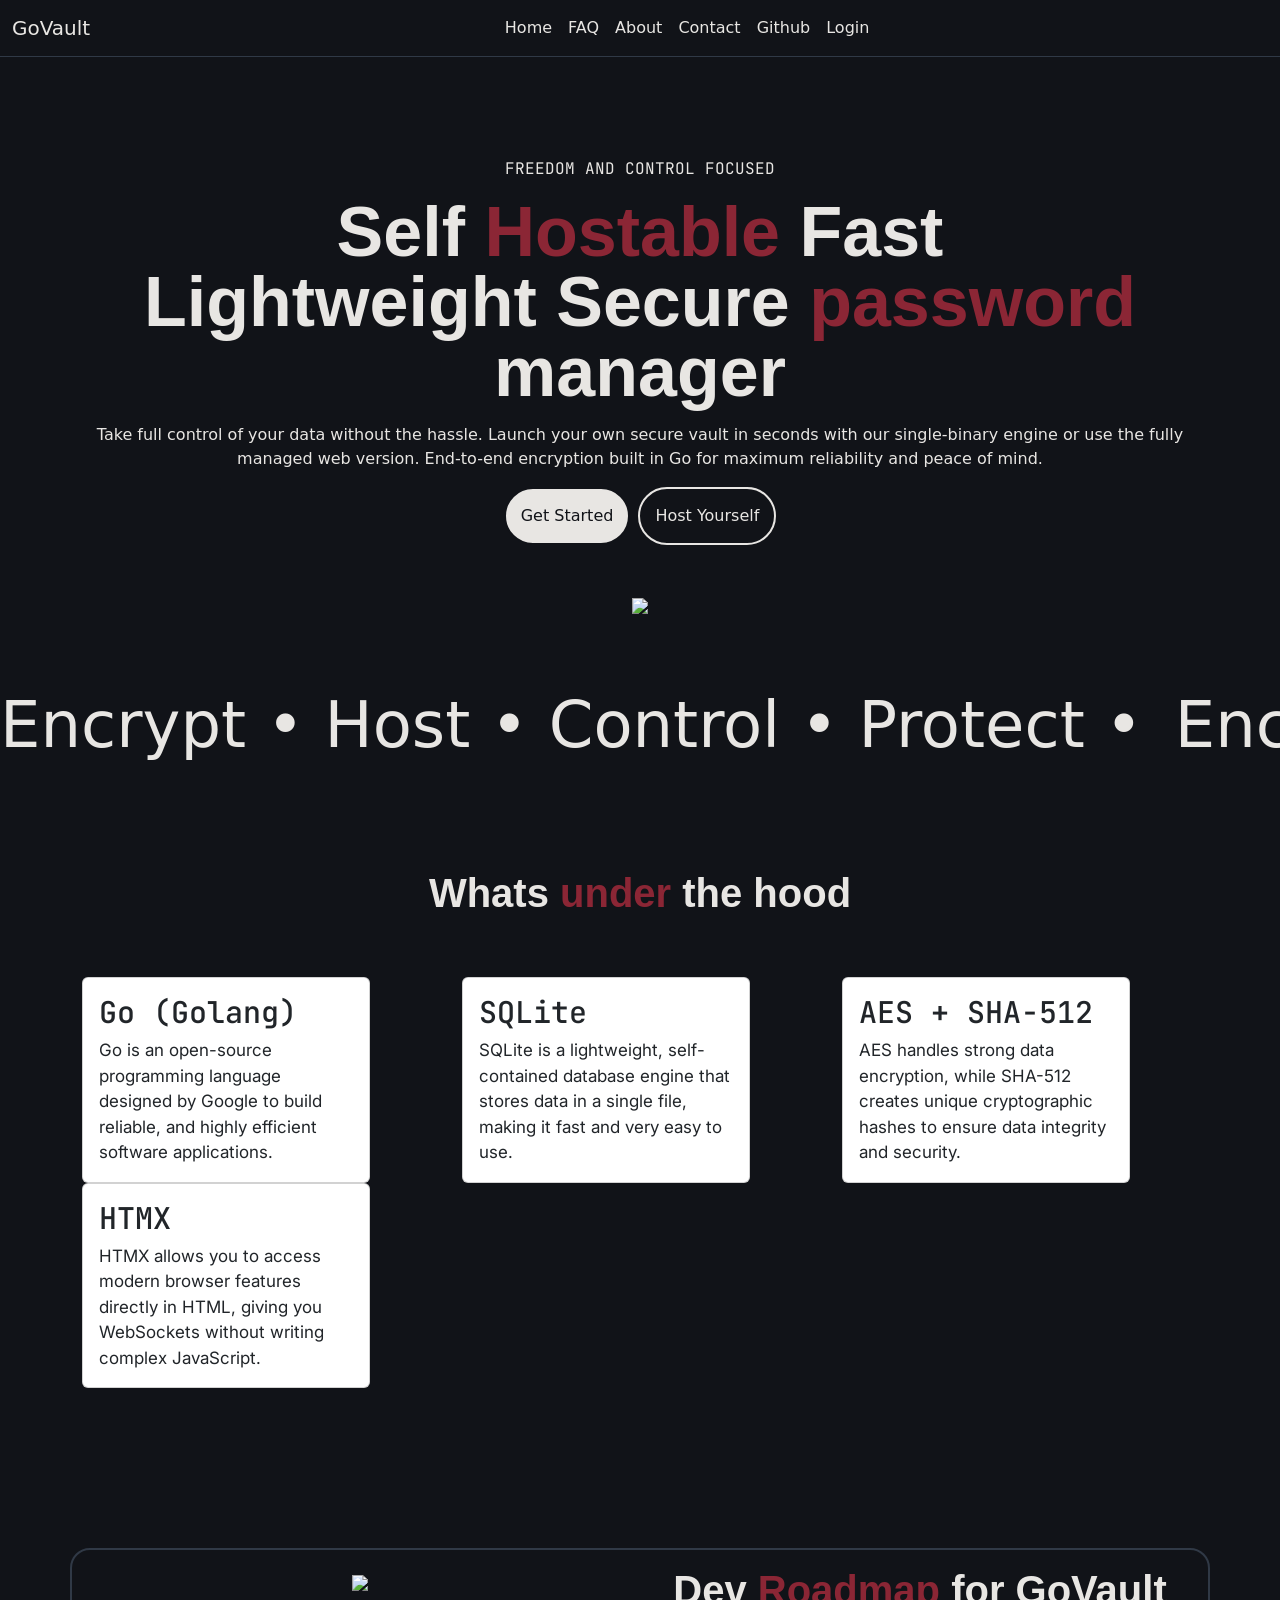
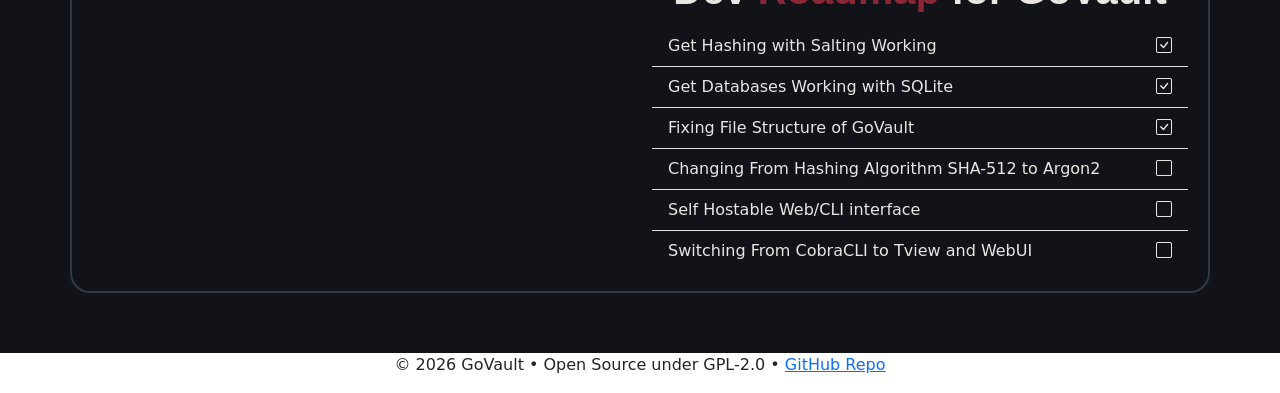
==== internal/api/web/templates/index.html @ 4a59daad "added index" ====
<!DOCTYPE html>
<html lang="en">
<head>
    <meta charset="UTF-8">
    <meta name="viewport" content="width=device-width, initial-scale=1.0">
    <title>GoVault</title>
    <link href="https://cdn.jsdelivr.net/npm/bootstrap@5.3.8/dist/css/bootstrap.min.css" rel="stylesheet" integrity="sha384-sRIl4kxILFvY47J16cr9ZwB07vP4J8+LH7qKQnuqkuIAvNWLzeN8tE5YBujZqJLB" crossorigin="anonymous">
    <link href="https://cdn.jsdelivr.net/npm/bootstrap-icons/font/bootstrap-icons.css" rel="stylesheet">
</head>

<body>
<style>
  @import url('https://fonts.googleapis.com/css2?family=Google+Sans:ital,opsz,wght@0,17..18,400..700;1,17..18,400..700&family=Inter:ital,opsz,wght@0,14..32,100..900;1,14..32,100..900&family=JetBrains+Mono:ital,wght@0,100..800;1,100..800&display=swap');
:root {
    --secondary-color: #8b2635;
    --main-color: #111318;
    --text-color: #e8e6e3;
    --title-font: "Google Sans", sans-serif;
    --text-font: "Inter", sans-serif;
    --special-font: "JetBrains Mono", monospace;
}


html{
    scroll-behavior: smooth;
    background-color: var(--main-color);
    font-family: var(--text-font);
    
}
.landing,
.devRoadmap,
#FAQ{
    padding-top: 100px;
    padding-bottom: 60px;
    background-color: var(--main-color);
    color: #e8e6e3;
}
.base-nav{
    background-color: var(--main-color);
    border-bottom: 1px solid #303946;
    
}
.navbar-nav .nav-link.linky{
    color: var(--text-color);
}
.container-fluid .test{
        color: var(--text-color);

}
.btn1 a {
    color: var(--main-color);
}
.btn2 a {
    color: var(--text-color);
}
.btn1{
    border: 2px solid;
    background-color: var(--text-color);
    border-radius: 40px;
    padding: 15px;
    color: var(--main-color);
}
.btn2{
    border: 2px solid var(--text-color);
    border-radius: 40px;
    padding: 15px;
}

.btn1:hover,
.btn2:hover{
   background-color: var(--secondary-color);
   border:2px solid var(--secondary-color);
   transition: ease-in 0.3s;
}
.btn1 a:hover{
    color: var(--text-color);
}
.Fsp{
    font-family: var(--special-font);
}
.firstTitle{
    font-family: var(--title-font);
    font-size: 70px;
    line-height: 1; 
    font-weight: 600;
  
    
}
.marquee {
  overflow: hidden;
  white-space: nowrap;
  width: 100%;
  background-color: var(--main-color);
}
.track {
  display: inline-flex;
  width: max-content;
  animation: marquee 12s linear infinite;
}

.track span {
  color: var(--text-color);
  font-size: 4rem;
  padding-right: 2rem;
}

@keyframes marquee {
  from {
    transform: translateX(0);
  }
  to {
    transform: translateX(-50%);
  }
}

.Fat{
    color: var(--secondary-color);
}

.secTitle{
    font-family: var(--title-font);
    font-size: 40px;
    line-height: 1; 
    font-weight: 600;
}
.underHood{
    padding-top: 100px;
    padding-bottom: 60px;
    background-color: var(--main-color);
    color: #e8e6e3;
}
.card-title{
    font-family: var(--special-font);
    font-size: 30px;
}
.card-text{
    font-family: var(--text-font);
    font-size: 17px;
}

.dev-roadmap{
    padding: 20px;
    border: 2px solid #303946;
    border-radius: 20px;
}
.list-group .list-group-item{
    background-color: var(--main-color);
    color: var(--text-color);
}
</style>
  <nav class="navbar navbar-expand-lg base-nav">
  <div class="container-fluid ">
    <a class="navbar-brand test" href="#">GoVault</a>
    <button class="navbar-toggler" type="button" data-bs-toggle="collapse" data-bs-target="#navbarNavAltMarkup" aria-controls="navbarNavAltMarkup" aria-expanded="false" aria-label="Toggle navigation">
      <span class="navbar-toggler-icon"></span>
    </button>
    <div class="collapse navbar-collapse justify-content-center" id="navbarNavAltMarkup">
      <div class="navbar-nav ">
        <a class="nav-link linky" aria-current="page" href="#">Home</a>
        <a class="nav-link linky" href="#">FAQ</a>
        <a class="nav-link linky" href="#">About</a>
        <a class="nav-link linky" href="#">Contact</a>
        <a class="nav-link linky" href="#">Github</a>
        <a class="nav-link linky" href="/login">Login</a>
      </div>
    </div>
  </div>
</nav>

<section class="landing">
  <div class="container text-center">

    <div class="row">
      <div class="col">
        <span class="Fsp"><p><span class="">FREEDOM</span> AND <span class="">CONTROL</span> FOCUSED</p></span>
        <span class="firstTitle"><p>Self <span class="Fat">Hostable</span> Fast<br> Lightweight Secure <span class="Fat">password</span> manager</p></span>
        <span class="mainT"><p>Take full control of your data without the hassle. Launch your own secure vault in seconds with our single-binary engine or use the fully managed web version. End-to-end encryption built in Go for maximum reliability and peace of mind.</p></span>
        <div class="startBtn d-flex justify-content-center gap-2">
          <span class="btn1"><a href="#" style="text-decoration: none;">Get Started</a></span>
          <span class="btn2"><a href="#" style="text-decoration: none;">Host Yourself</a></span>
        </div>
      </div>
    </div>
   <br>
   <br>
    <div class="row">
      <div class="col">
        <img src="images/img.avif" class="img-fluid">
        </div>
      </div>
  </div>
</section>

<section>
        <div class="marquee">
  <div class="track">
    <span>Encrypt • Host • Control • Protect • </span>
    <span>Encrypt • Host • Control • Protect • </span>
     <span>Encrypt • Host • Control • Protect • </span>

  </div>
</div>
</section>
<section class="underHood">

<div class="container ">
  <div class="row">
    <div class="col">
      <p class="secTitle text-center">Whats <span class="Fat">under</span> the hood</p>
    </div>
  </div>
  <br><br>
  <div class="row">
    <div class="col">
      <div class="card" style="width: 18rem;">
  <div class="card-body">
    <h5 class="card-title">Go (Golang)</h5>
    <p class="card-text">Go is an open-source programming language designed by Google to build reliable, and highly efficient software applications.</p>

  </div>
</div>
    </div>
    <div class="col">
      <div class="card" style="width: 18rem;">
  <div class="card-body">
    <h5 class="card-title">SQLite</h5>
    <p class="card-text">SQLite is a lightweight, self-contained database engine that stores data in a single file, making it fast and very easy to use.</p>

  </div>
</div>
    </div>
    <div class="col">
      <div class="card" style="width: 18rem;">
  <div class="card-body">
    <h5 class="card-title">AES + SHA-512</h5>
    <p class="card-text">AES handles strong data encryption, while SHA-512 creates unique cryptographic hashes to ensure data integrity and security.</p>
  </div>
</div>
    </div>
        <div class="col">
      <div class="card" style="width: 18rem;">
  <div class="card-body">
    <h5 class="card-title">HTMX</h5>
    <p class="card-text">HTMX allows you to access modern browser features directly in HTML, giving you WebSockets without writing complex JavaScript.</p>
  </div>
</div>
    </div>
  </div>
</div>
</section>


<section class="devRoadmap">

  <div class="container text-center dev-roadmap">
  <div class="row">
    <div class="col">
      <img src="images/testLogo.png">
    </div>
    <div class="col">
    <p class="secTitle text-center">Dev <span class="Fat">Roadmap </span>for GoVault</p>
<ul class="list-group list-group-flush">
  <li class="list-group-item d-flex justify-content-between align-items-center">
    <span>Get Hashing with Salting Working</span>
    <span><i class="bi bi-check-square"></i></span>
  </li>
  <li class="list-group-item d-flex justify-content-between align-items-center">
    <span>Get Databases Working with SQLite</span>
    <span><i class="bi bi-check-square"></i></span>
  </li>
  <li class="list-group-item d-flex justify-content-between align-items-center">
    <span>Fixing File Structure of GoVault</span>
    <span><i class="bi bi-check-square"></i></span>
  </li>
  <li class="list-group-item d-flex justify-content-between align-items-center">
    <span>Changing From Hashing Algorithm SHA-512 to Argon2</span>
    <span><i class="bi bi-square"></i></span>
  </li>
  <li class="list-group-item d-flex justify-content-between align-items-center">
    <span>Self Hostable Web/CLI interface</span>
    <span><i class="bi bi-square"></i></span>
  </li>
  <li class="list-group-item d-flex justify-content-between align-items-center">
    <span>Switching From CobraCLI to Tview and WebUI</span>
    <span><i class="bi bi-square"></i></span>
  </li>

  
</ul>
  </div>
</div>
</section> 

    <script src="https://cdn.jsdelivr.net/npm/bootstrap@5.3.8/dist/js/bootstrap.bundle.min.js" integrity="sha384-FKyoEForCGlyvwx9Hj09JcYn3nv7wiPVlz7YYwJrWVcXK/BmnVDxM+D2scQbITxI" crossorigin="anonymous"></script> 
<div class="container text-center justify-content-center">
  <div class="row">
    <div class="col">
      <p>© 2026 GoVault • Open Source under GPL-2.0 • <a href="#">GitHub Repo</a> </p>
    </div>
  </div>
</div>
  </body>
</html>
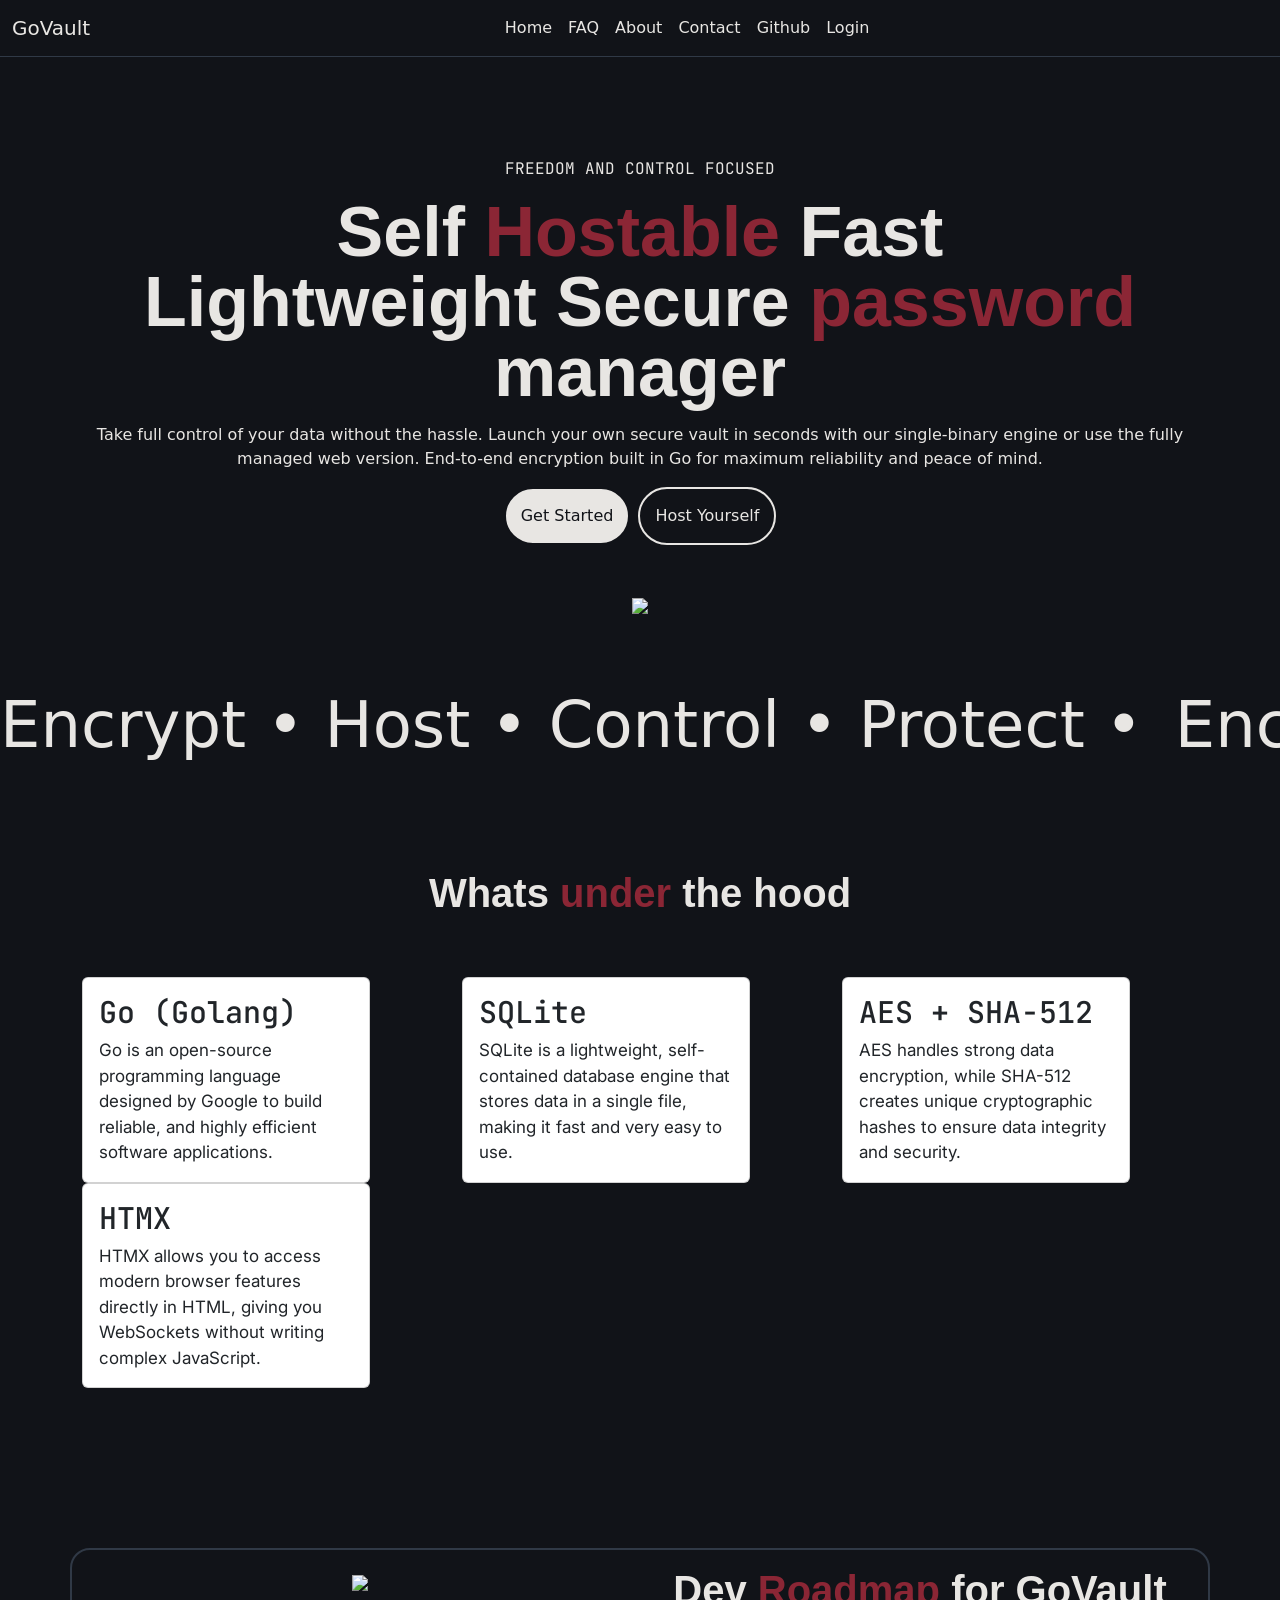
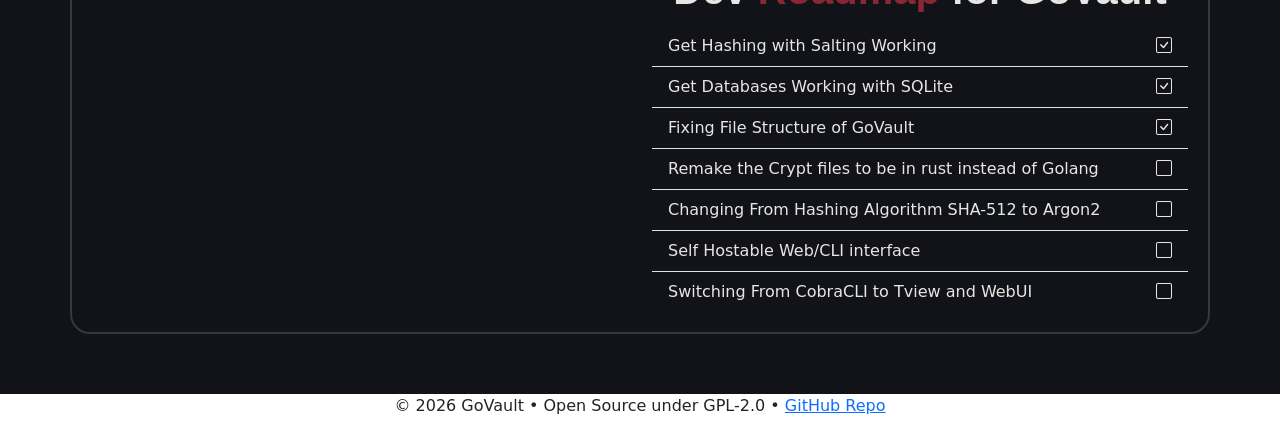
==== commit b33cd7b4: "Update index.html" ====
--- a/internal/api/web/templates/index.html
+++ b/internal/api/web/templates/index.html
@@ -273,6 +273,10 @@
     <span><i class="bi bi-check-square"></i></span>
   </li>
   <li class="list-group-item d-flex justify-content-between align-items-center">
+    <span>Remake the Crypt files to be in rust instead of Golang</span>
+    <span><i class="bi bi-square"></i></span>
+  </li>
+  <li class="list-group-item d-flex justify-content-between align-items-center">
     <span>Changing From Hashing Algorithm SHA-512 to Argon2</span>
     <span><i class="bi bi-square"></i></span>
   </li>
@@ -300,4 +304,4 @@
   </div>
 </div>
   </body>
-</html>+</html>
